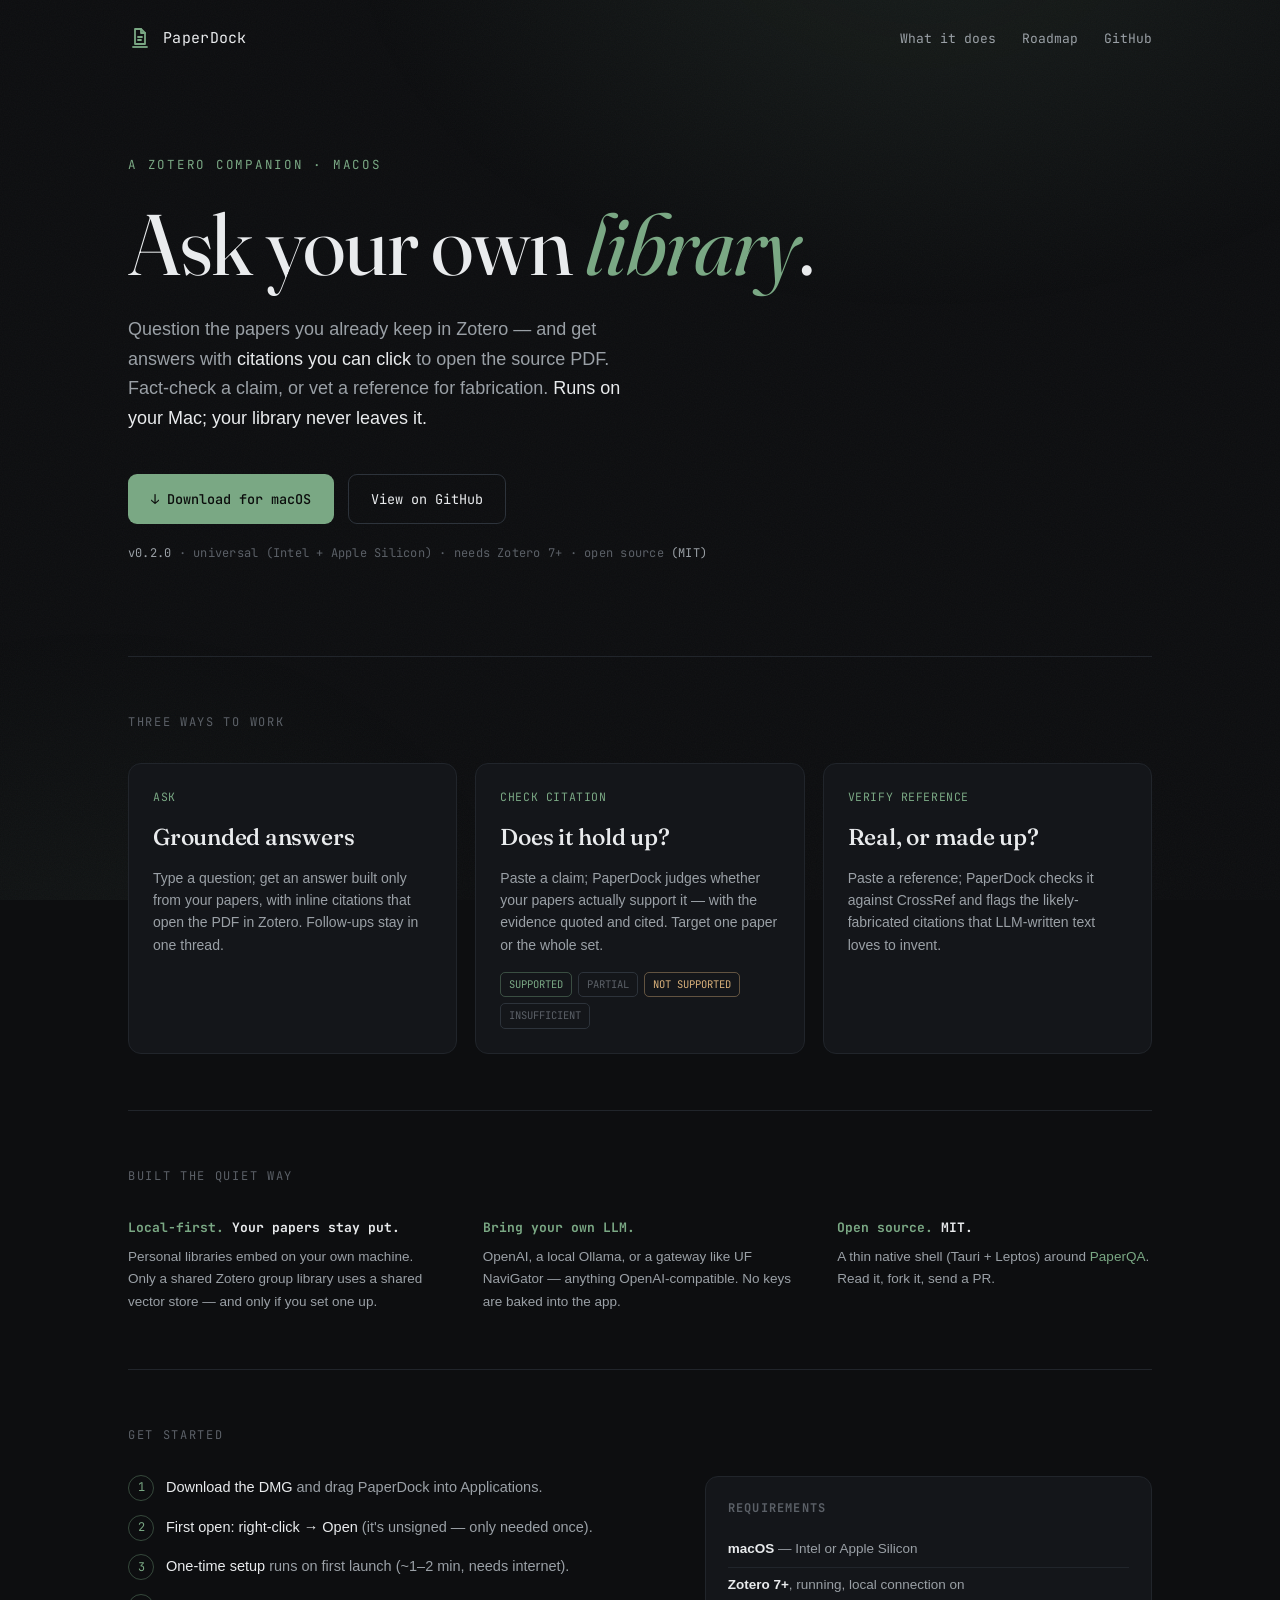
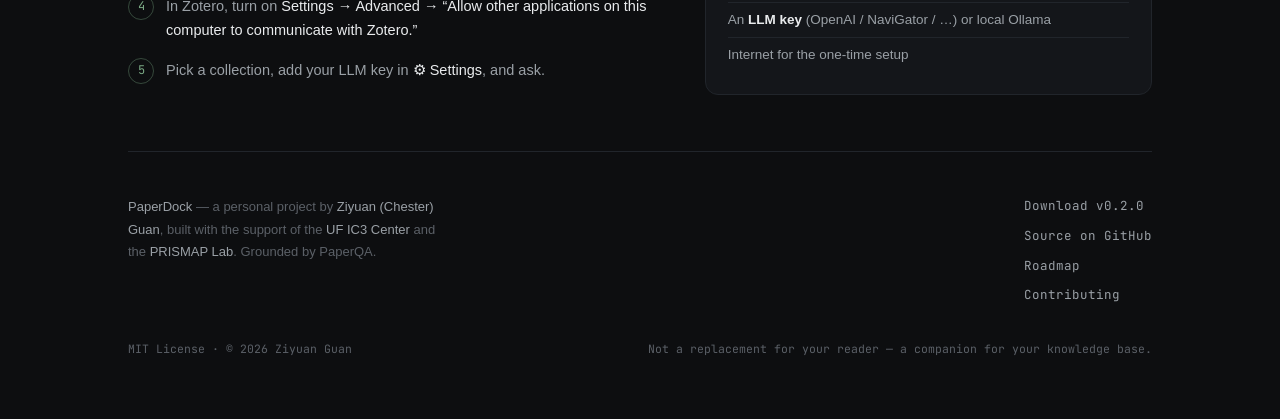
==== docs/index.html @ 25bde691 "feat: GitHub Pages landing page (docs/index.html) Editorial dark landing page — Fraunces + JetBrains" ====
<!doctype html>
<html lang="en">
<head>
<meta charset="utf-8">
<meta name="viewport" content="width=device-width, initial-scale=1">
<title>PaperDock — a Zotero companion</title>
<meta name="description" content="Ask, fact-check, and vet citations against your own Zotero library. Local-first, bring-your-own-LLM, open source (MIT).">
<link rel="preconnect" href="https://fonts.googleapis.com">
<link rel="preconnect" href="https://fonts.gstatic.com" crossorigin>
<link href="https://fonts.googleapis.com/css2?family=Fraunces:opsz,wght@9..144,400;9..144,500;9..144,600&family=JetBrains+Mono:wght@400;500&display=swap" rel="stylesheet">
<style>
  :root{
    --bg:#0d0e10; --raised:#14161a; --line:#21252b; --line-hi:#2d333b;
    --text:#e9ebed; --dim:#9aa0a6; --faint:#5b6067;
    --accent:#7aa884; --accent-soft:rgba(122,168,132,.13); --accent-line:rgba(122,168,132,.38);
    --warn:#d8b07a;
    --serif:"Fraunces",Georgia,serif; --mono:"JetBrains Mono",ui-monospace,Menlo,monospace;
    --sans:-apple-system,"SF Pro Text","Helvetica Neue",Arial,sans-serif;
  }
  *{box-sizing:border-box;margin:0;padding:0}
  html{scroll-behavior:smooth}
  body{
    background:var(--bg); color:var(--text); font-family:var(--sans);
    line-height:1.65; -webkit-font-smoothing:antialiased; overflow-x:hidden;
  }
  /* atmosphere: soft accent glow + fine grain */
  body::before{
    content:""; position:fixed; inset:0; z-index:-2; pointer-events:none;
    background:
      radial-gradient(60rem 40rem at 72% -8%, rgba(122,168,132,.10), transparent 60%),
      radial-gradient(50rem 40rem at 8% 108%, rgba(122,168,132,.05), transparent 55%);
  }
  body::after{
    content:""; position:fixed; inset:0; z-index:-1; pointer-events:none; opacity:.035;
    background-image:url("data:image/svg+xml,%3Csvg xmlns='http://www.w3.org/2000/svg' width='140' height='140'%3E%3Cfilter id='n'%3E%3CfeTurbulence type='fractalNoise' baseFrequency='.85' numOctaves='2'/%3E%3C/filter%3E%3Crect width='100%25' height='100%25' filter='url(%23n)'/%3E%3C/svg%3E");
  }
  a{color:inherit;text-decoration:none}
  .wrap{max-width:1080px;margin:0 auto;padding:0 28px}

  /* ---- nav ---- */
  nav{display:flex;align-items:center;justify-content:space-between;padding:26px 0}
  .brand{display:flex;align-items:center;gap:11px;font-family:var(--mono);font-size:15px;letter-spacing:.02em}
  .logo{width:24px;height:24px;color:var(--accent)}
  .logo .dock{color:var(--accent);opacity:.9}
  .nav-links{display:flex;gap:26px;font-family:var(--mono);font-size:13px;color:var(--dim)}
  .nav-links a{transition:color .18s} .nav-links a:hover{color:var(--text)}

  /* ---- hero ---- */
  .hero{padding:78px 0 92px;position:relative}
  .eyebrow{font-family:var(--mono);font-size:12.5px;letter-spacing:.14em;text-transform:uppercase;color:var(--accent);margin-bottom:26px}
  h1{font-family:var(--serif);font-weight:400;font-size:clamp(44px,7.4vw,86px);line-height:1.02;letter-spacing:-.015em;max-width:14ch}
  h1 em{font-style:italic;color:var(--accent)}
  .lede{margin-top:26px;max-width:52ch;font-size:18px;color:var(--dim)}
  .lede b{color:var(--text);font-weight:500}
  .cta{margin-top:40px;display:flex;flex-wrap:wrap;gap:14px;align-items:center}
  .btn{font-family:var(--mono);font-size:13.5px;padding:13px 22px;border-radius:9px;border:1px solid transparent;transition:transform .16s,background .18s,border-color .18s;display:inline-flex;gap:9px;align-items:center}
  .btn:hover{transform:translateY(-2px)}
  .btn-primary{background:var(--accent);color:#0b0d0c;font-weight:500}
  .btn-primary:hover{background:#8bb894}
  .btn-ghost{border-color:var(--line-hi);color:var(--text)}
  .btn-ghost:hover{border-color:var(--accent-line);background:var(--accent-soft)}
  .meta{margin-top:20px;font-family:var(--mono);font-size:12px;color:var(--faint);letter-spacing:.02em}
  .meta span{color:var(--dim)}

  /* staggered load */
  .rise{opacity:0;transform:translateY(14px);animation:rise .7s cubic-bezier(.2,.7,.2,1) forwards}
  @keyframes rise{to{opacity:1;transform:none}}
  .d1{animation-delay:.05s}.d2{animation-delay:.14s}.d3{animation-delay:.23s}.d4{animation-delay:.32s}.d5{animation-delay:.41s}
  @media (prefers-reduced-motion:reduce){.rise{animation:none;opacity:1;transform:none}}

  /* ---- section frame ---- */
  section{padding:56px 0;border-top:1px solid var(--line)}
  .sec-label{font-family:var(--mono);font-size:12px;letter-spacing:.14em;text-transform:uppercase;color:var(--faint);margin-bottom:30px}

  /* ---- modes ---- */
  .modes{display:grid;grid-template-columns:repeat(3,1fr);gap:18px}
  .mode{background:var(--raised);border:1px solid var(--line);border-radius:13px;padding:24px;transition:border-color .2s,transform .2s}
  .mode:hover{border-color:var(--accent-line);transform:translateY(-3px)}
  .mode .tag{font-family:var(--mono);font-size:11.5px;color:var(--accent);letter-spacing:.05em}
  .mode h3{font-family:var(--serif);font-weight:500;font-size:23px;margin:12px 0 10px;letter-spacing:-.01em}
  .mode p{font-size:14px;color:var(--dim);line-height:1.6}
  .verdicts{margin-top:16px;display:flex;flex-wrap:wrap;gap:6px}
  .chip{font-family:var(--mono);font-size:10.5px;padding:3px 8px;border-radius:5px;border:1px solid var(--line-hi);color:var(--faint)}
  .chip.ok{color:var(--accent);border-color:var(--accent-line)}
  .chip.warn{color:var(--warn);border-color:rgba(216,176,122,.4)}

  /* ---- principles ---- */
  .prin{display:grid;grid-template-columns:repeat(3,1fr);gap:40px}
  .prin div h4{font-family:var(--mono);font-size:13px;color:var(--text);margin-bottom:8px}
  .prin div p{font-size:13.5px;color:var(--dim)}
  .prin .k{color:var(--accent)}

  /* ---- install ---- */
  .install{display:grid;grid-template-columns:1.2fr 1fr;gap:40px;align-items:start}
  .steps{counter-reset:s;list-style:none;display:flex;flex-direction:column;gap:16px}
  .steps li{position:relative;padding-left:38px;font-size:14.5px;color:var(--dim)}
  .steps li b{color:var(--text);font-weight:500}
  .steps li::before{counter-increment:s;content:counter(s);position:absolute;left:0;top:-1px;width:24px;height:24px;border-radius:50%;border:1px solid var(--accent-line);color:var(--accent);font-family:var(--mono);font-size:12px;display:grid;place-items:center}
  .req{background:var(--raised);border:1px solid var(--line);border-radius:13px;padding:22px;font-size:13.5px;color:var(--dim)}
  .req h4{font-family:var(--mono);font-size:12px;letter-spacing:.1em;text-transform:uppercase;color:var(--faint);margin-bottom:14px}
  .req li{list-style:none;padding:6px 0;border-bottom:1px solid var(--line)}
  .req li:last-child{border:0} .req b{color:var(--text)}

  /* ---- footer ---- */
  footer{border-top:1px solid var(--line);padding:44px 0 60px;color:var(--faint);font-size:13px}
  .foot-grid{display:flex;justify-content:space-between;flex-wrap:wrap;gap:24px}
  .credit{max-width:44ch;line-height:1.7}
  .credit b{color:var(--dim);font-weight:500}
  .foot-links{display:flex;flex-direction:column;gap:9px;font-family:var(--mono);font-size:12.5px}
  .foot-links a{color:var(--dim);transition:color .18s}.foot-links a:hover{color:var(--accent)}
  .foot-bot{margin-top:34px;font-family:var(--mono);font-size:11.5px;display:flex;justify-content:space-between;flex-wrap:wrap;gap:10px}

  @media (max-width:760px){
    .modes,.prin{grid-template-columns:1fr}
    .install{grid-template-columns:1fr}
    .nav-links{display:none}
  }
</style>
</head>
<body>
<div class="wrap">

  <nav>
    <a class="brand" href="#top">
      <svg class="logo" viewBox="0 0 24 24" fill="none" stroke="currentColor" stroke-width="1.8" stroke-linecap="round" stroke-linejoin="round" aria-hidden="true">
        <path d="M7 3h6l4 4v11H7z"/><path d="M13 3v4h4"/>
        <line x1="10" y1="11" x2="14" y2="11"/><line x1="10" y1="14" x2="13" y2="14"/>
        <line class="dock" x1="5" y1="21" x2="19" y2="21"/>
      </svg>
      PaperDock
    </a>
    <div class="nav-links">
      <a href="#modes">What it does</a>
      <a href="https://github.com/Chesterguan/PaperDock/blob/main/ROADMAP.md">Roadmap</a>
      <a href="https://github.com/Chesterguan/PaperDock">GitHub</a>
    </div>
  </nav>

  <header class="hero" id="top">
    <div class="eyebrow rise d1">A Zotero companion · macOS</div>
    <h1 class="rise d2">Ask your own <em>library</em>.</h1>
    <p class="lede rise d3">
      Question the papers you already keep in Zotero — and get answers with
      <b>citations you can click</b> to open the source PDF. Fact-check a claim,
      or vet a reference for fabrication. <b>Runs on your Mac; your library never
      leaves it.</b>
    </p>
    <div class="cta rise d4">
      <a class="btn btn-primary" href="https://github.com/Chesterguan/PaperDock/releases/download/v0.2.0/PaperDock_0.2.0_universal.dmg">
        ↓ Download for macOS
      </a>
      <a class="btn btn-ghost" href="https://github.com/Chesterguan/PaperDock">View on GitHub</a>
    </div>
    <div class="meta rise d5">
      <span>v0.2.0</span> · universal (Intel + Apple&nbsp;Silicon) · needs Zotero&nbsp;7+ · open source <span>(MIT)</span>
    </div>
  </header>

  <section id="modes">
    <div class="sec-label">Three ways to work</div>
    <div class="modes">
      <div class="mode">
        <div class="tag">ASK</div>
        <h3>Grounded answers</h3>
        <p>Type a question; get an answer built only from your papers, with inline
           citations that open the PDF in Zotero. Follow-ups stay in one thread.</p>
      </div>
      <div class="mode">
        <div class="tag">CHECK CITATION</div>
        <h3>Does it hold up?</h3>
        <p>Paste a claim; PaperDock judges whether your papers actually support it —
           with the evidence quoted and cited. Target one paper or the whole set.</p>
        <div class="verdicts">
          <span class="chip ok">SUPPORTED</span>
          <span class="chip">PARTIAL</span>
          <span class="chip warn">NOT SUPPORTED</span>
          <span class="chip">INSUFFICIENT</span>
        </div>
      </div>
      <div class="mode">
        <div class="tag">VERIFY REFERENCE</div>
        <h3>Real, or made up?</h3>
        <p>Paste a reference; PaperDock checks it against CrossRef and flags the
           likely-fabricated citations that LLM-written text loves to invent.</p>
      </div>
    </div>
  </section>

  <section>
    <div class="sec-label">Built the quiet way</div>
    <div class="prin">
      <div>
        <h4><span class="k">Local-first.</span> Your papers stay put.</h4>
        <p>Personal libraries embed on your own machine. Only a shared Zotero group
           library uses a shared vector store — and only if you set one up.</p>
      </div>
      <div>
        <h4><span class="k">Bring your own LLM.</span></h4>
        <p>OpenAI, a local Ollama, or a gateway like UF NaviGator — anything
           OpenAI-compatible. No keys are baked into the app.</p>
      </div>
      <div>
        <h4><span class="k">Open source.</span> MIT.</h4>
        <p>A thin native shell (Tauri + Leptos) around
           <a href="https://github.com/Future-House/paper-qa" style="color:var(--accent)">PaperQA</a>.
           Read it, fork it, send a PR.</p>
      </div>
    </div>
  </section>

  <section>
    <div class="sec-label">Get started</div>
    <div class="install">
      <ol class="steps">
        <li><b>Download the DMG</b> and drag PaperDock into Applications.</li>
        <li><b>First open: right-click → Open</b> (it's unsigned — only needed once).</li>
        <li><b>One-time setup</b> runs on first launch (~1–2 min, needs internet).</li>
        <li>In Zotero, turn on <b>Settings → Advanced → “Allow other applications
            on this computer to communicate with Zotero.”</b></li>
        <li>Pick a collection, add your LLM key in <b>⚙ Settings</b>, and ask.</li>
      </ol>
      <div class="req">
        <h4>Requirements</h4>
        <ul>
          <li><b>macOS</b> — Intel or Apple Silicon</li>
          <li><b>Zotero 7+</b>, running, local connection on</li>
          <li>An <b>LLM key</b> (OpenAI / NaviGator / …) or local Ollama</li>
          <li>Internet for the one-time setup</li>
        </ul>
      </div>
    </div>
  </section>

  <footer>
    <div class="foot-grid">
      <p class="credit">
        <b>PaperDock</b> — a personal project by <b>Ziyuan (Chester) Guan</b>,
        built with the support of the <b>UF IC3 Center</b> and the
        <b>PRISMAP Lab</b>. Grounded by PaperQA.
      </p>
      <div class="foot-links">
        <a href="https://github.com/Chesterguan/PaperDock/releases/download/v0.2.0/PaperDock_0.2.0_universal.dmg">Download v0.2.0</a>
        <a href="https://github.com/Chesterguan/PaperDock">Source on GitHub</a>
        <a href="https://github.com/Chesterguan/PaperDock/blob/main/ROADMAP.md">Roadmap</a>
        <a href="https://github.com/Chesterguan/PaperDock/blob/main/CONTRIBUTING.md">Contributing</a>
      </div>
    </div>
    <div class="foot-bot">
      <span>MIT License · © 2026 Ziyuan Guan</span>
      <span>Not a replacement for your reader — a companion for your knowledge base.</span>
    </div>
  </footer>

</div>
</body>
</html>
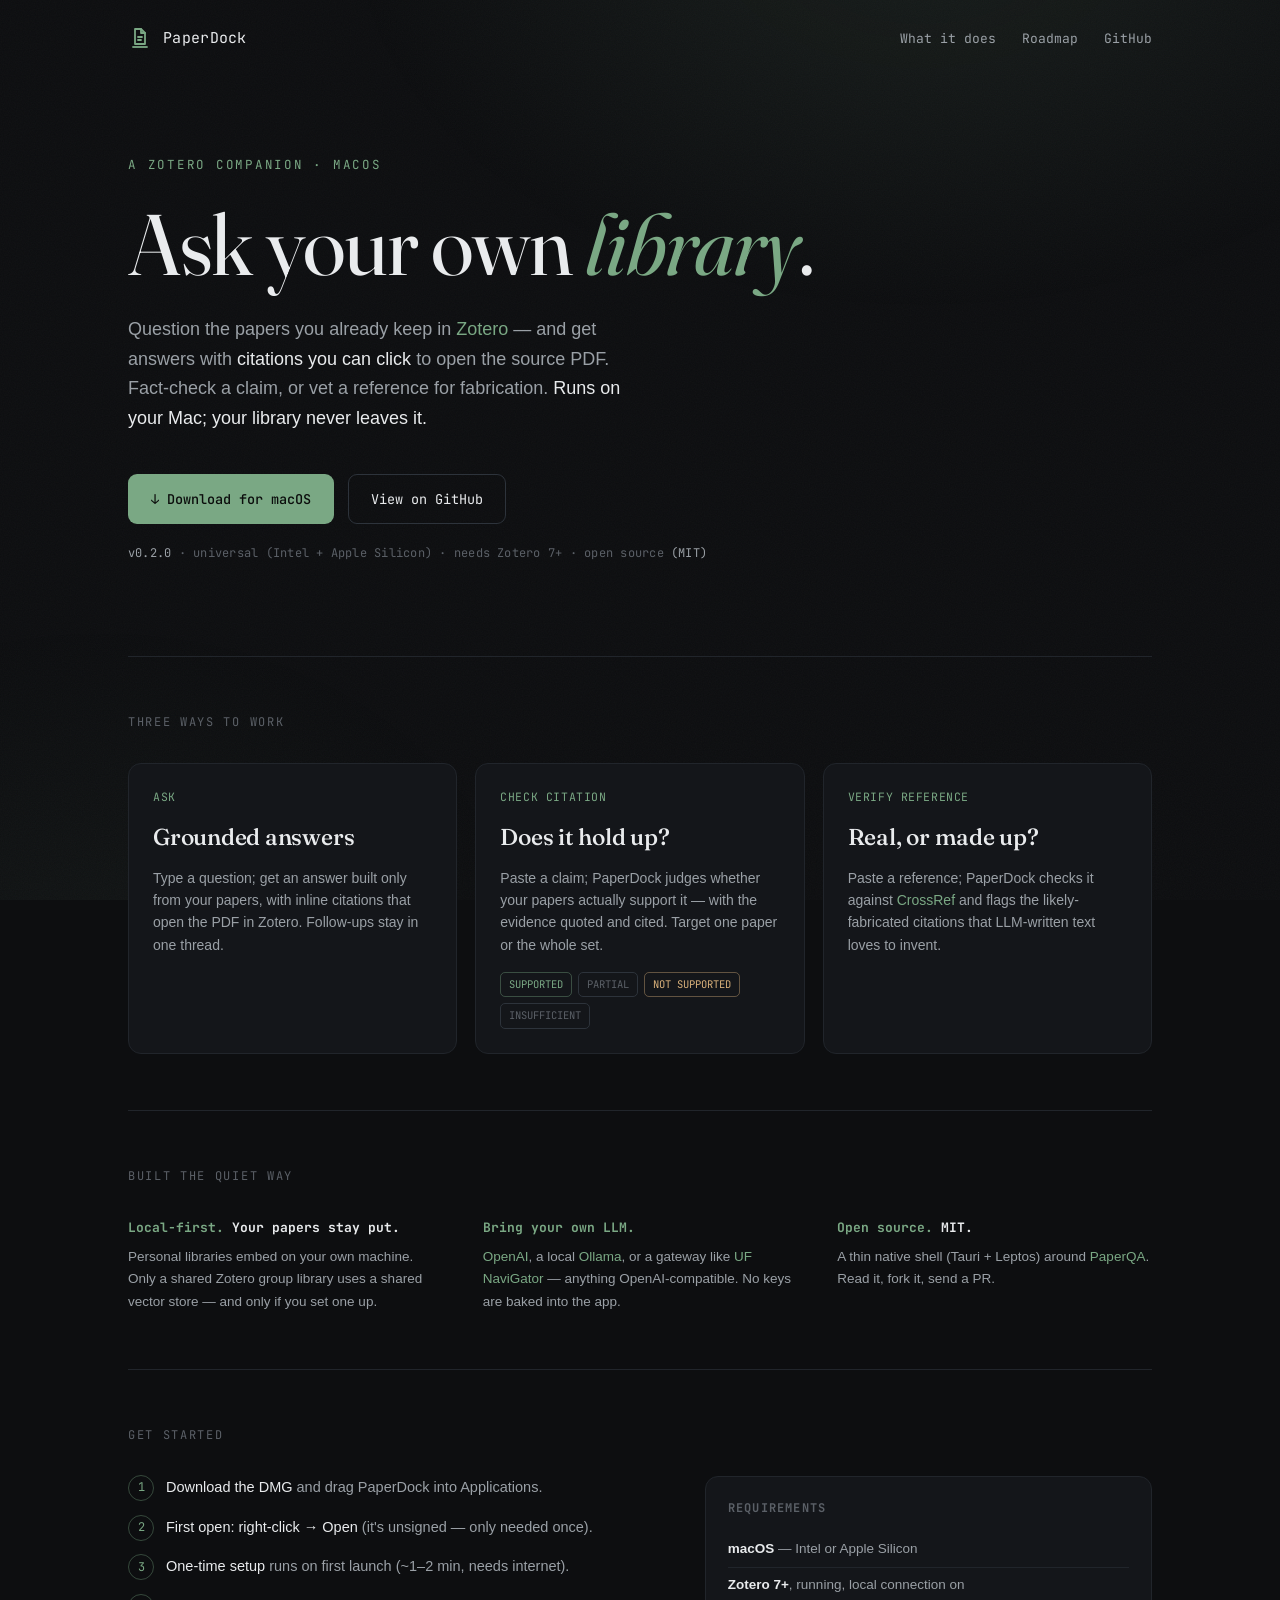
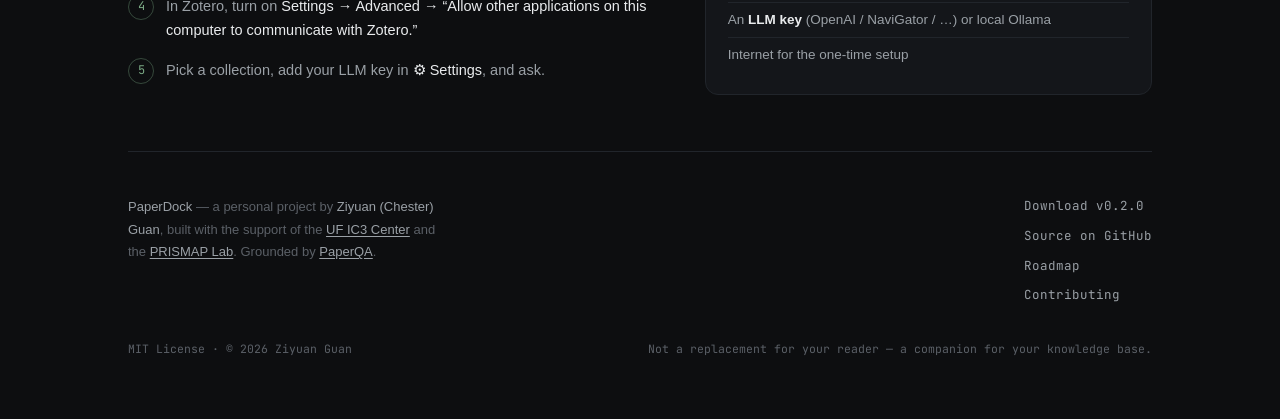
==== commit 0765d8a2: "docs: hyperlink named entities (Zotero, PaperQA, NaviGator, CrossRef, IC3, PRISMAP) Co-Authored-By: " ====
--- a/docs/index.html
+++ b/docs/index.html
@@ -140,7 +140,7 @@
     <div class="eyebrow rise d1">A Zotero companion · macOS</div>
     <h1 class="rise d2">Ask your own <em>library</em>.</h1>
     <p class="lede rise d3">
-      Question the papers you already keep in Zotero — and get answers with
+      Question the papers you already keep in <a href="https://www.zotero.org" style="color:var(--accent)">Zotero</a> — and get answers with
       <b>citations you can click</b> to open the source PDF. Fact-check a claim,
       or vet a reference for fabrication. <b>Runs on your Mac; your library never
       leaves it.</b>
@@ -180,8 +180,9 @@
       <div class="mode">
         <div class="tag">VERIFY REFERENCE</div>
         <h3>Real, or made up?</h3>
-        <p>Paste a reference; PaperDock checks it against CrossRef and flags the
-           likely-fabricated citations that LLM-written text loves to invent.</p>
+        <p>Paste a reference; PaperDock checks it against
+           <a href="https://www.crossref.org" style="color:var(--accent)">CrossRef</a>
+           and flags the likely-fabricated citations that LLM-written text loves to invent.</p>
       </div>
     </div>
   </section>
@@ -196,8 +197,10 @@
       </div>
       <div>
         <h4><span class="k">Bring your own LLM.</span></h4>
-        <p>OpenAI, a local Ollama, or a gateway like UF NaviGator — anything
-           OpenAI-compatible. No keys are baked into the app.</p>
+        <p><a href="https://openai.com" style="color:var(--accent)">OpenAI</a>, a local
+           <a href="https://ollama.com" style="color:var(--accent)">Ollama</a>, or a gateway like
+           <a href="https://it.ufl.edu/ai/navigator-toolkit/" style="color:var(--accent)">UF NaviGator</a>
+           — anything OpenAI-compatible. No keys are baked into the app.</p>
       </div>
       <div>
         <h4><span class="k">Open source.</span> MIT.</h4>
@@ -235,8 +238,12 @@
     <div class="foot-grid">
       <p class="credit">
         <b>PaperDock</b> — a personal project by <b>Ziyuan (Chester) Guan</b>,
-        built with the support of the <b>UF IC3 Center</b> and the
-        <b>PRISMAP Lab</b>. Grounded by PaperQA.
+        built with the support of the
+        <a href="https://ic3.center.ufl.edu/" style="color:var(--dim);text-decoration:underline;text-underline-offset:2px"><b>UF IC3 Center</b></a>
+        and the
+        <a href="https://github.com/Prisma-pResearch" style="color:var(--dim);text-decoration:underline;text-underline-offset:2px"><b>PRISMAP Lab</b></a>.
+        Grounded by
+        <a href="https://github.com/Future-House/paper-qa" style="color:var(--dim);text-decoration:underline;text-underline-offset:2px">PaperQA</a>.
       </p>
       <div class="foot-links">
         <a href="https://github.com/Chesterguan/PaperDock/releases/download/v0.2.0/PaperDock_0.2.0_universal.dmg">Download v0.2.0</a>
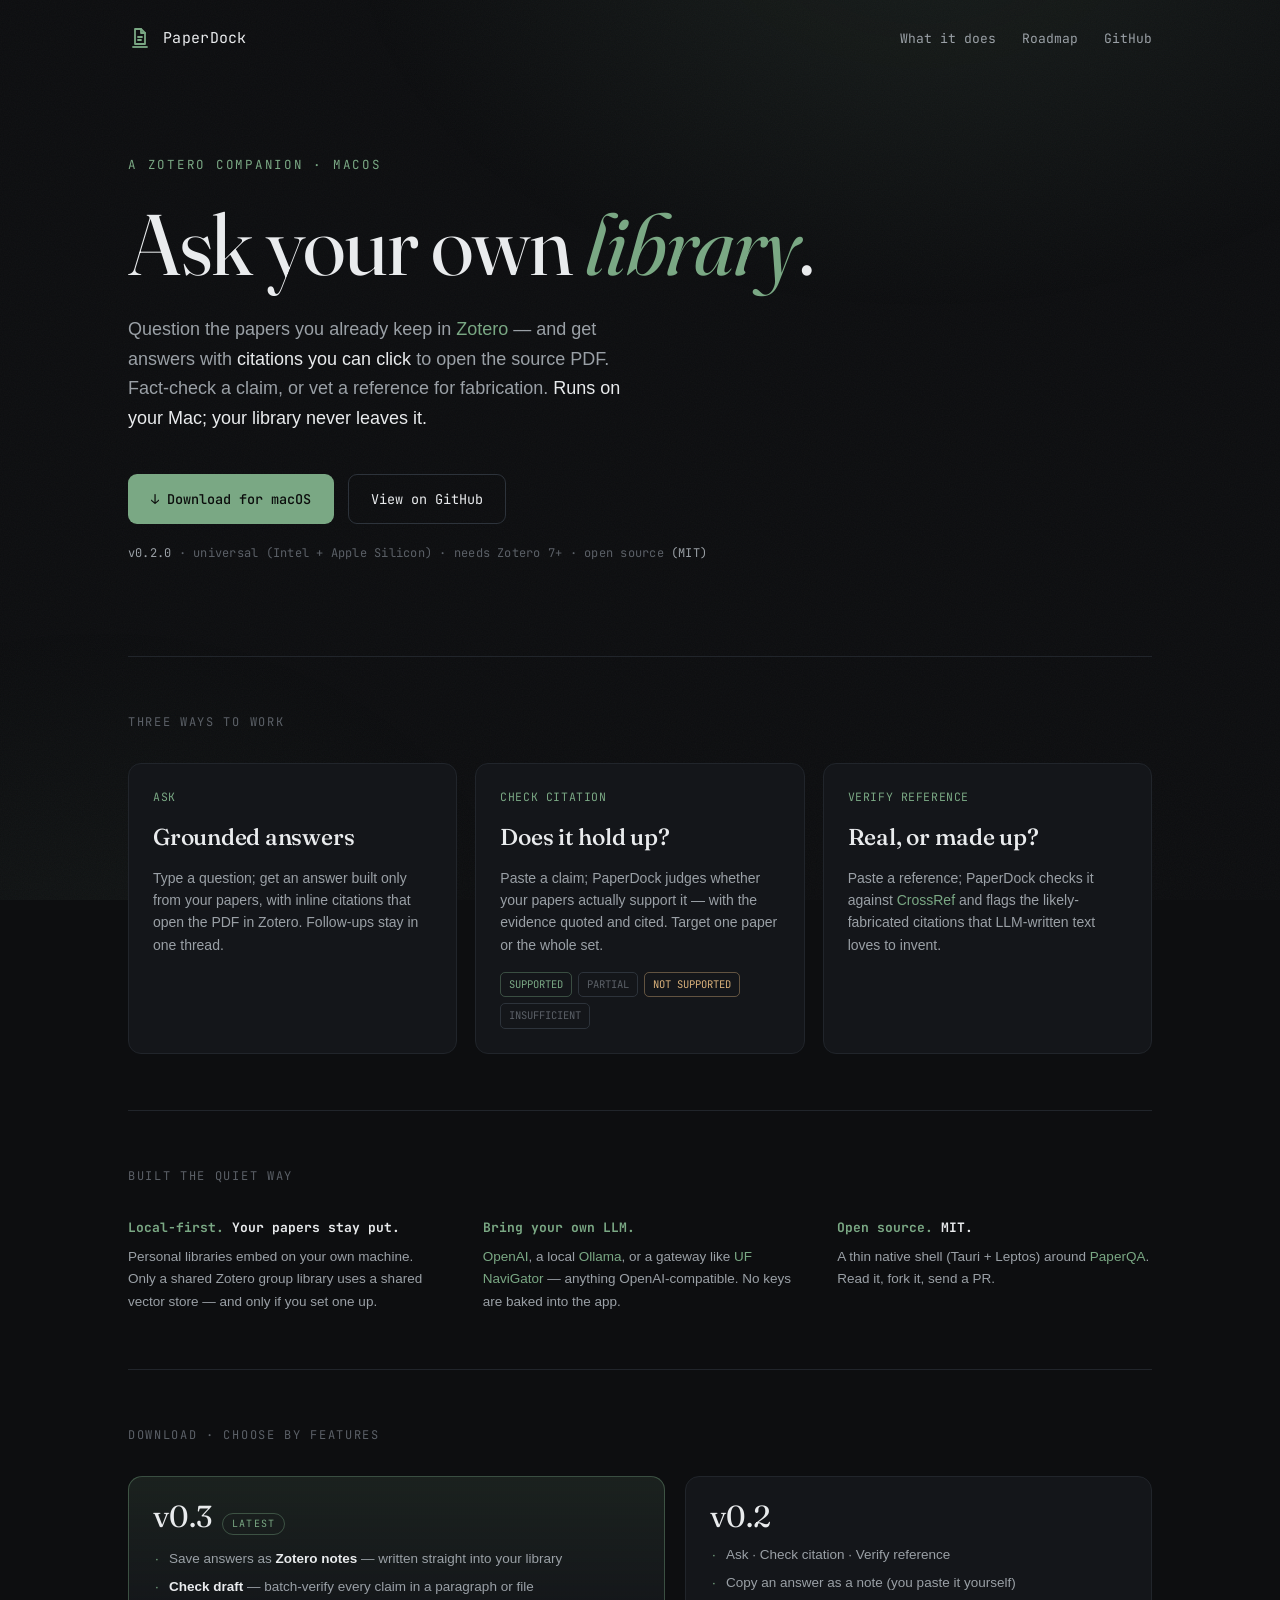
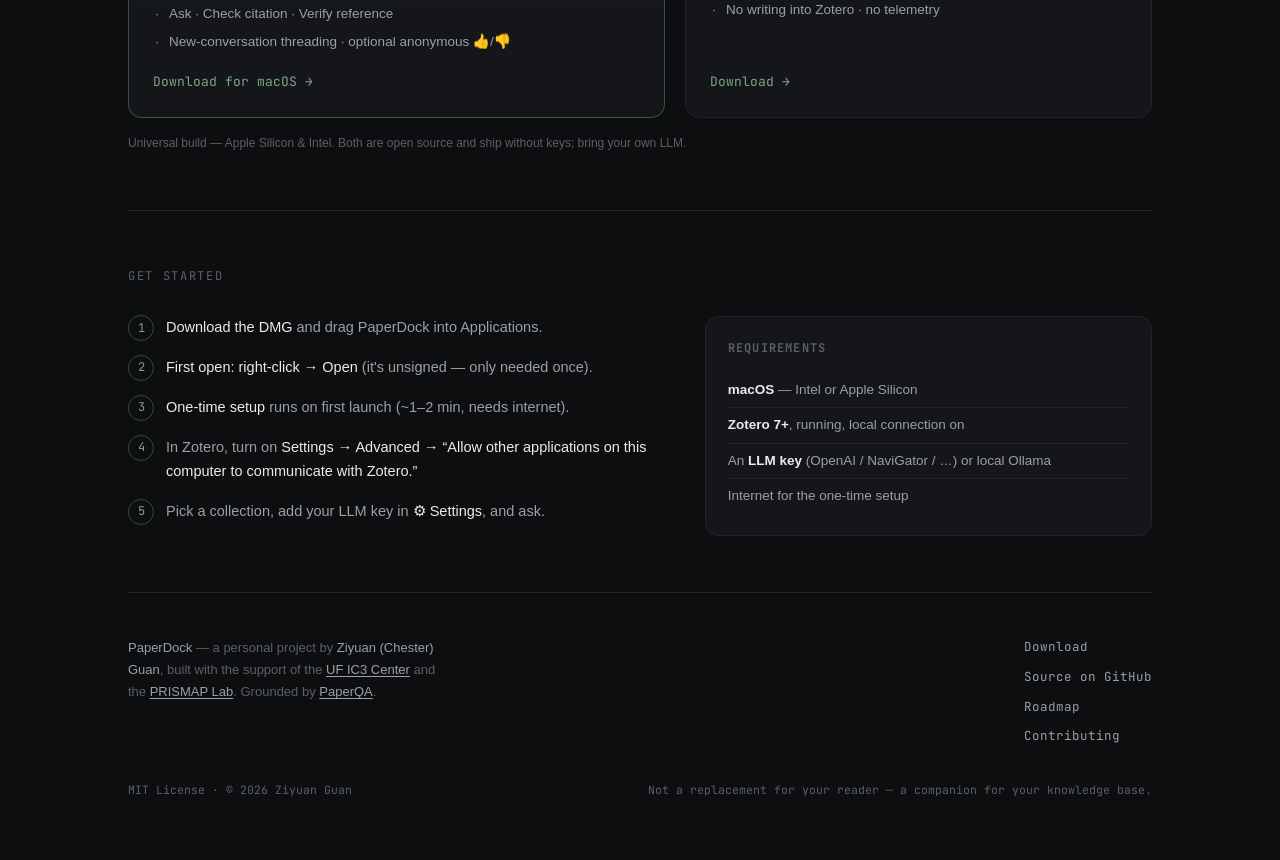
==== commit d45dcd6f: "docs: version picker (v0.3 / v0.2) by features on the landing page Co-Authored-By: Claude Opus 4.8 (" ====
--- a/docs/index.html
+++ b/docs/index.html
@@ -110,9 +110,22 @@
   .foot-links a{color:var(--dim);transition:color .18s}.foot-links a:hover{color:var(--accent)}
   .foot-bot{margin-top:34px;font-family:var(--mono);font-size:11.5px;display:flex;justify-content:space-between;flex-wrap:wrap;gap:10px}
 
+  .downloads{display:grid;grid-template-columns:1.15fr 1fr;gap:20px;align-items:stretch}
+  .dl{display:flex;flex-direction:column;padding:24px;border:1px solid var(--line);border-radius:14px;background:var(--raised);text-decoration:none;transition:border-color .18s,transform .18s}
+  .dl:hover{border-color:var(--line-hi);transform:translateY(-2px)}
+  .dl-primary{border-color:var(--accent-line);background:linear-gradient(180deg,var(--accent-soft),var(--raised) 60%)}
+  .dl-primary:hover{border-color:var(--accent)}
+  .dl-head{display:flex;align-items:baseline;gap:10px;margin-bottom:14px}
+  .dl-v{font-family:var(--serif);font-size:1.9rem;color:var(--text);line-height:1}
+  .dl-tag{font-family:var(--mono);font-size:10px;letter-spacing:.12em;text-transform:uppercase;color:var(--accent);border:1px solid var(--accent-line);border-radius:20px;padding:2px 9px}
+  .dl-feat{list-style:none;padding:0;margin:0 0 20px;display:grid;gap:8px;font-size:13.5px;color:var(--dim);line-height:1.45}
+  .dl-feat li{padding-left:16px;position:relative}
+  .dl-feat li::before{content:"·";position:absolute;left:2px;color:var(--accent)}
+  .dl-feat b{color:var(--text);font-weight:600}
+  .dl-cta{margin-top:auto;font-family:var(--mono);font-size:13px;color:var(--accent)}
   @media (max-width:760px){
     .modes,.prin{grid-template-columns:1fr}
-    .install{grid-template-columns:1fr}
+    .install,.downloads{grid-template-columns:1fr}
     .nav-links{display:none}
   }
 </style>
@@ -209,6 +222,35 @@
            Read it, fork it, send a PR.</p>
       </div>
     </div>
+  </section>
+
+  <section id="download">
+    <div class="sec-label">Download · choose by features</div>
+    <div class="downloads">
+      <a class="dl dl-primary" href="https://github.com/Chesterguan/PaperDock/releases/download/v0.3.0/PaperDock_0.3.0_universal.dmg">
+        <div class="dl-head"><span class="dl-v">v0.3</span><span class="dl-tag">latest</span></div>
+        <ul class="dl-feat">
+          <li>Save answers as <b>Zotero notes</b> — written straight into your library</li>
+          <li><b>Check draft</b> — batch-verify every claim in a paragraph or file</li>
+          <li>Ask · Check citation · Verify reference</li>
+          <li>New-conversation threading · optional anonymous 👍/👎</li>
+        </ul>
+        <span class="dl-cta">Download for macOS →</span>
+      </a>
+      <a class="dl" href="https://github.com/Chesterguan/PaperDock/releases/download/v0.2.0/PaperDock_0.2.0_universal.dmg">
+        <div class="dl-head"><span class="dl-v">v0.2</span></div>
+        <ul class="dl-feat">
+          <li>Ask · Check citation · Verify reference</li>
+          <li>Copy an answer as a note (you paste it yourself)</li>
+          <li>No writing into Zotero · no telemetry</li>
+        </ul>
+        <span class="dl-cta">Download →</span>
+      </a>
+    </div>
+    <p style="color:var(--faint);font-size:12px;margin-top:16px">
+      Universal build — Apple Silicon &amp; Intel. Both are open source and ship
+      without keys; bring your own LLM.
+    </p>
   </section>
 
   <section>
@@ -234,6 +276,34 @@
     </div>
   </section>
 
+  <section id="feedback">
+    <div class="sec-label">What researchers say</div>
+    <p style="color:var(--dim);max-width:60ch;margin:0 0 26px;line-height:1.6">
+      PaperDock can send an anonymous 👍/👎 after each answer — just a rating and
+      your research field, never your papers or questions. Here's the live tally.
+    </p>
+    <div id="fb-stats" style="color:var(--dim)">Loading…</div>
+  </section>
+  <script>
+    (async () => {
+      const el = document.getElementById('fb-stats');
+      try {
+        const r = await fetch('https://paperdock-feedback.chesterfield199512.workers.dev/stats');
+        const d = await r.json();
+        if (!d || !d.total) { el.textContent = 'No feedback yet — be the first.'; return; }
+        const pct = Math.round((d.up / d.total) * 100);
+        const rows = Object.entries(d.byField)
+          .sort((a, b) => (b[1].up + b[1].down) - (a[1].up + a[1].down))
+          .map(([f, v]) => `<li style="display:flex;justify-content:space-between;border-bottom:1px solid var(--line);padding:7px 0"><span style="color:var(--text)">${f.replace(/[<>&]/g,'')}</span><span>${v.up} 👍 · ${v.down} 👎</span></li>`)
+          .join('');
+        el.innerHTML =
+          `<div style="font-family:var(--serif);font-size:2.6rem;color:var(--accent);line-height:1">${pct}% helpful</div>` +
+          `<div style="margin:8px 0 22px">${d.up} 👍 · ${d.down} 👎 · ${d.total} ratings</div>` +
+          `<ul style="list-style:none;padding:0;margin:0;max-width:44ch;font-family:var(--mono);font-size:13px">${rows}</ul>`;
+      } catch (e) { el.parentElement.style.display = 'none'; } // hide the section if unreachable
+    })();
+  </script>
+
   <footer>
     <div class="foot-grid">
       <p class="credit">
@@ -241,12 +311,12 @@
         built with the support of the
         <a href="https://ic3.center.ufl.edu/" style="color:var(--dim);text-decoration:underline;text-underline-offset:2px"><b>UF IC3 Center</b></a>
         and the
-        <a href="https://github.com/Prisma-pResearch" style="color:var(--dim);text-decoration:underline;text-underline-offset:2px"><b>PRISMAP Lab</b></a>.
+        <a href="https://prismap.medicine.ufl.edu/" style="color:var(--dim);text-decoration:underline;text-underline-offset:2px"><b>PRISMAP Lab</b></a>.
         Grounded by
         <a href="https://github.com/Future-House/paper-qa" style="color:var(--dim);text-decoration:underline;text-underline-offset:2px">PaperQA</a>.
       </p>
       <div class="foot-links">
-        <a href="https://github.com/Chesterguan/PaperDock/releases/download/v0.2.0/PaperDock_0.2.0_universal.dmg">Download v0.2.0</a>
+        <a href="#download">Download</a>
         <a href="https://github.com/Chesterguan/PaperDock">Source on GitHub</a>
         <a href="https://github.com/Chesterguan/PaperDock/blob/main/ROADMAP.md">Roadmap</a>
         <a href="https://github.com/Chesterguan/PaperDock/blob/main/CONTRIBUTING.md">Contributing</a>
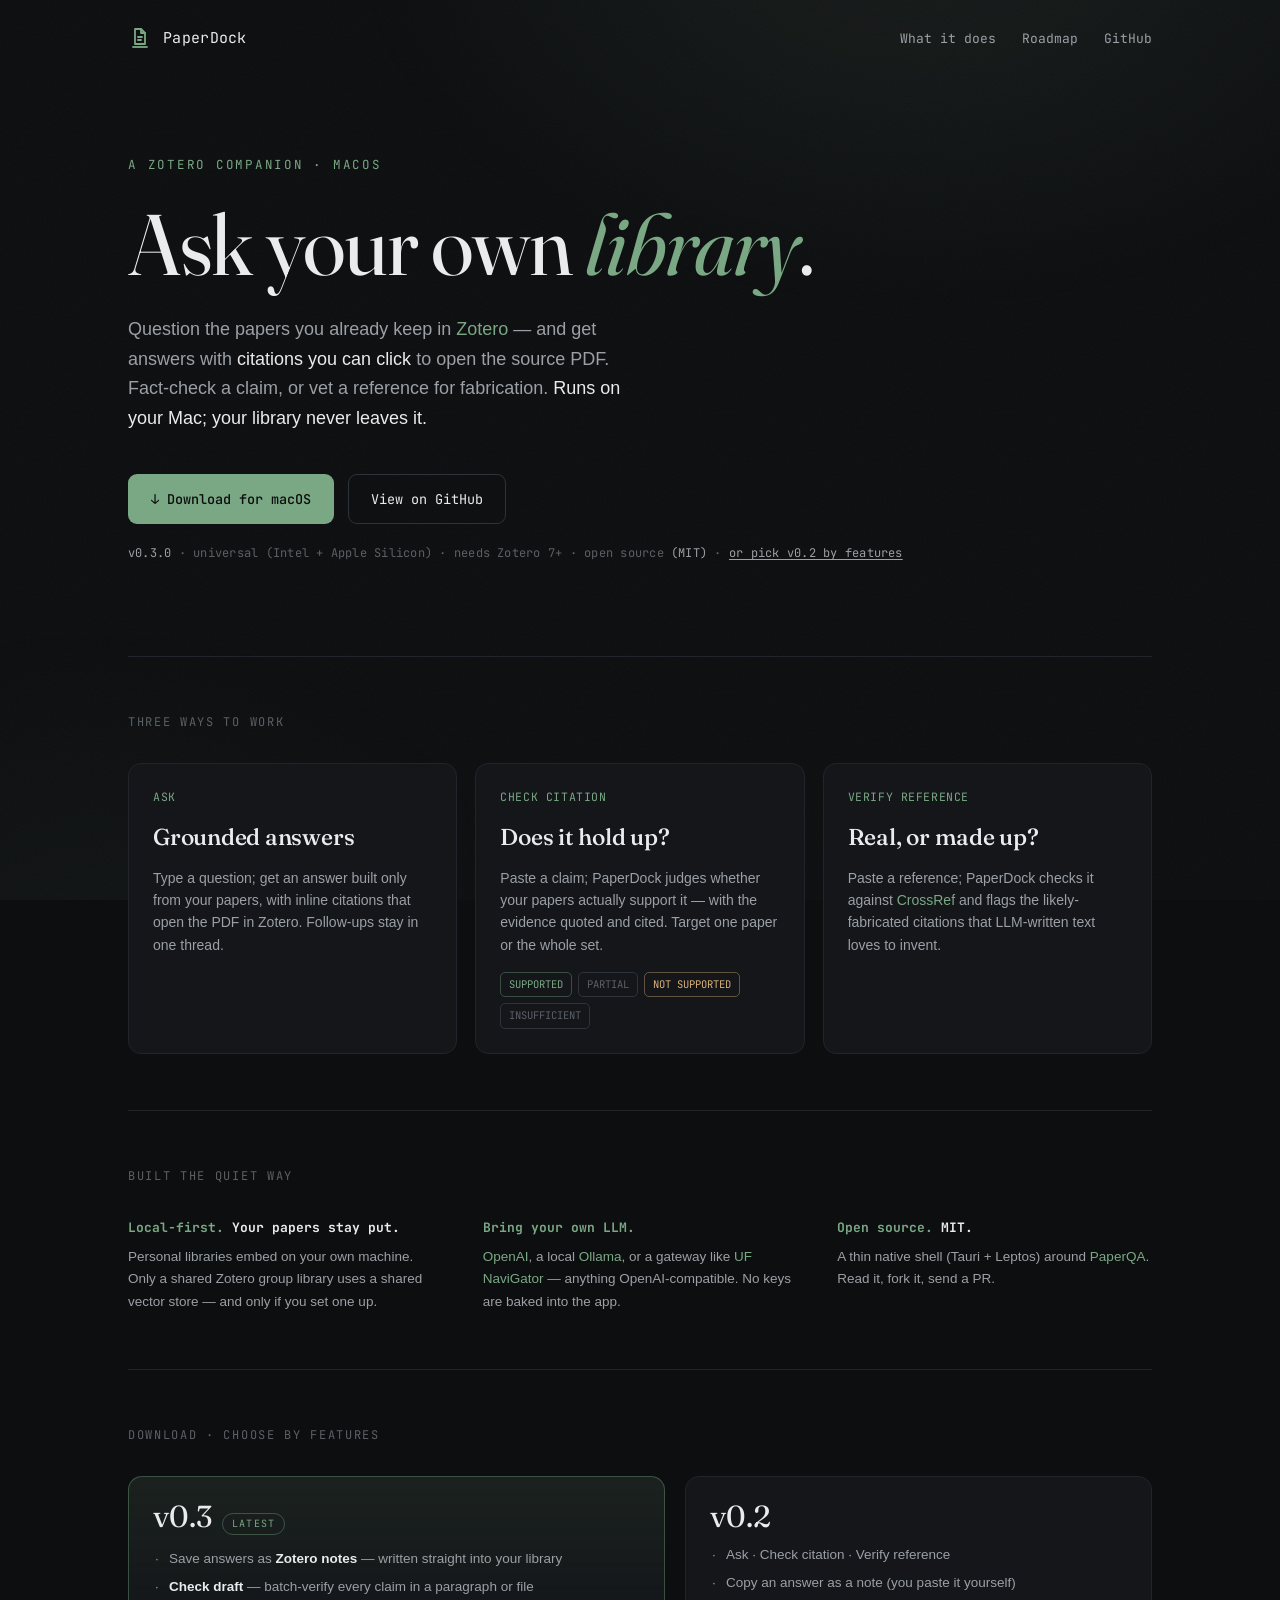
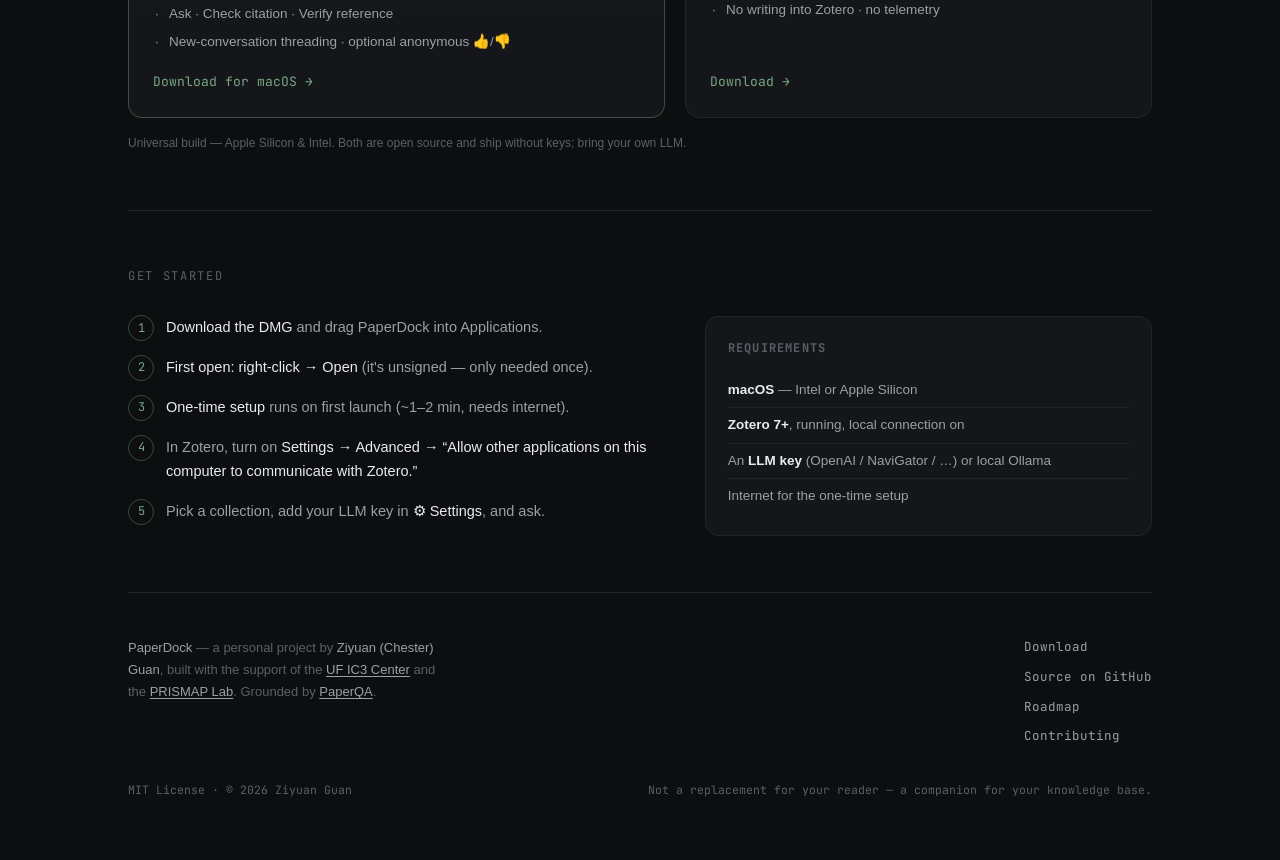
==== commit d815f0bf: "docs: default download button → latest v0.3.0 Co-Authored-By: Claude Opus 4.8 (1M context) <noreply@" ====
--- a/docs/index.html
+++ b/docs/index.html
@@ -159,13 +159,14 @@
       leaves it.</b>
     </p>
     <div class="cta rise d4">
-      <a class="btn btn-primary" href="https://github.com/Chesterguan/PaperDock/releases/download/v0.2.0/PaperDock_0.2.0_universal.dmg">
+      <a class="btn btn-primary" href="https://github.com/Chesterguan/PaperDock/releases/download/v0.3.0/PaperDock_0.3.0_universal.dmg">
         ↓ Download for macOS
       </a>
       <a class="btn btn-ghost" href="https://github.com/Chesterguan/PaperDock">View on GitHub</a>
     </div>
     <div class="meta rise d5">
-      <span>v0.2.0</span> · universal (Intel + Apple&nbsp;Silicon) · needs Zotero&nbsp;7+ · open source <span>(MIT)</span>
+      <span>v0.3.0</span> · universal (Intel + Apple&nbsp;Silicon) · needs Zotero&nbsp;7+ · open source <span>(MIT)</span>
+      · <a href="#download" style="color:var(--dim);text-decoration:underline;text-underline-offset:2px">or pick v0.2 by features</a>
     </div>
   </header>
 
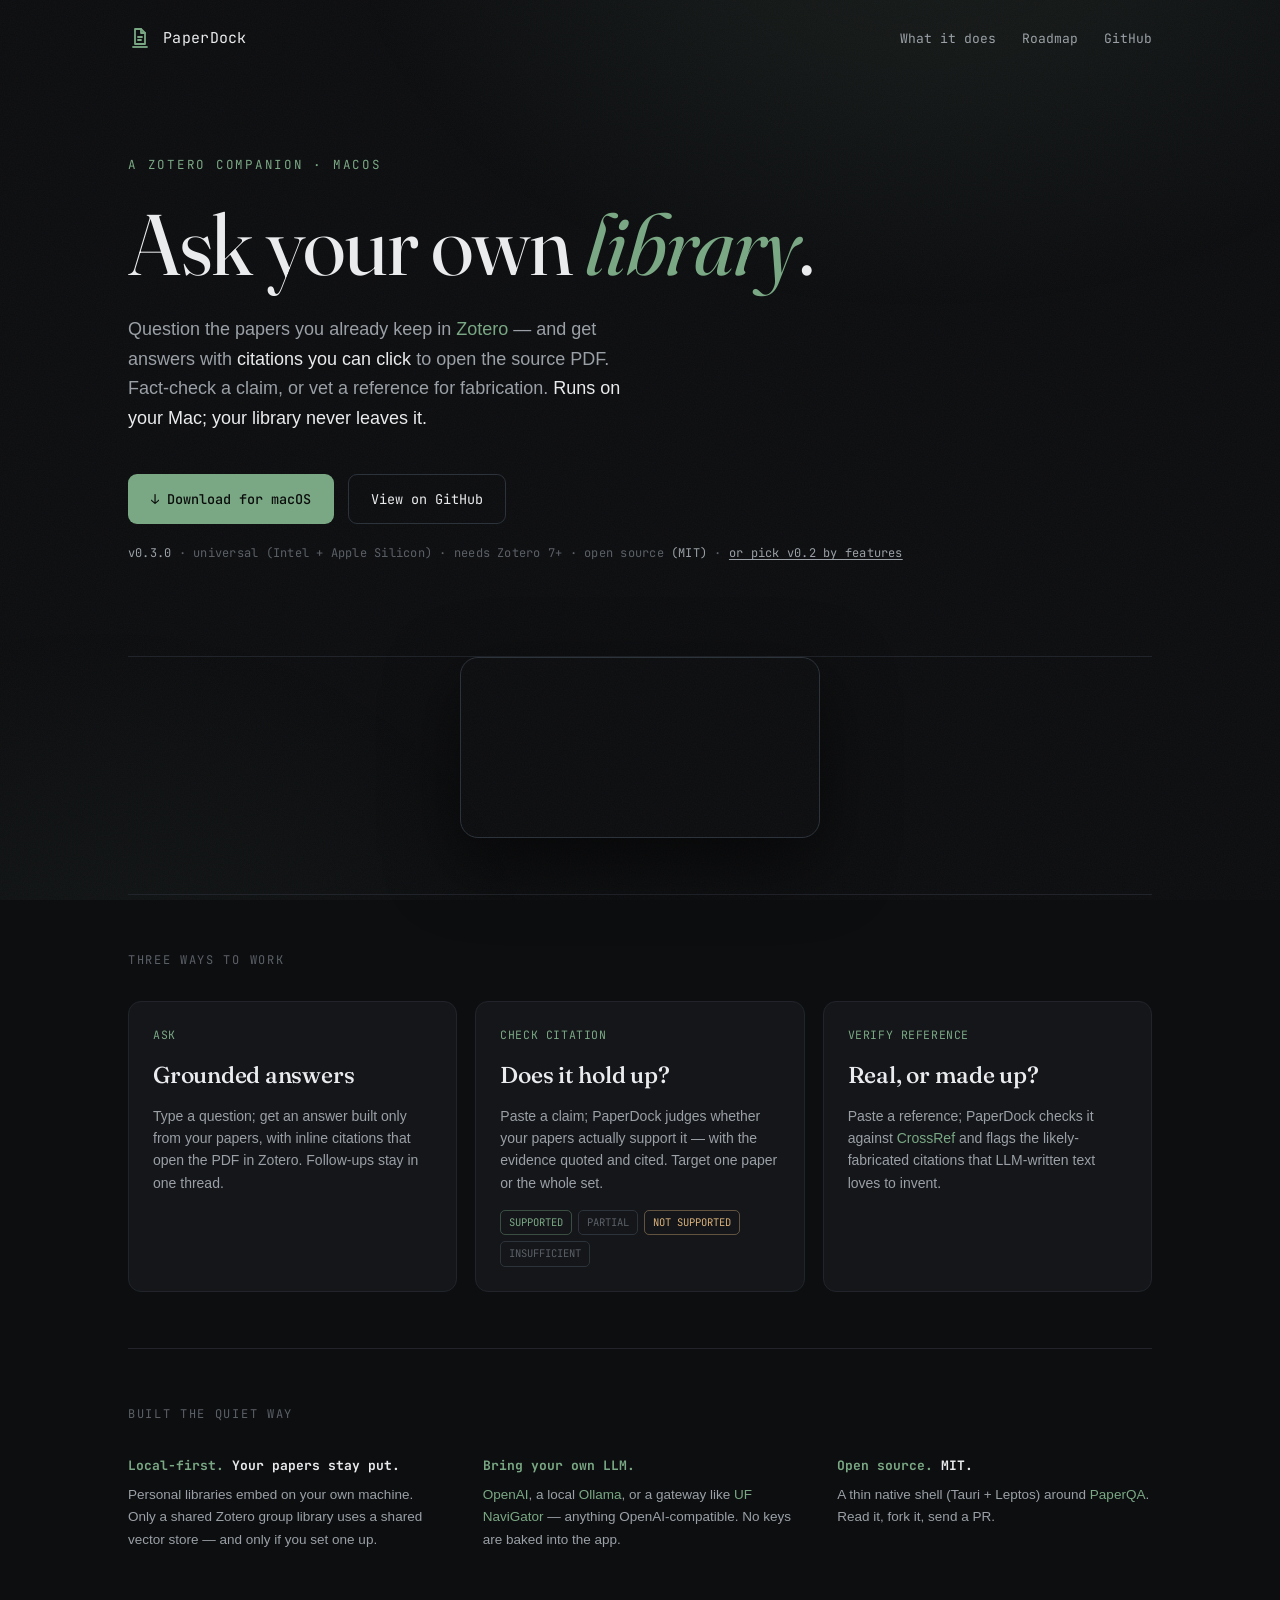
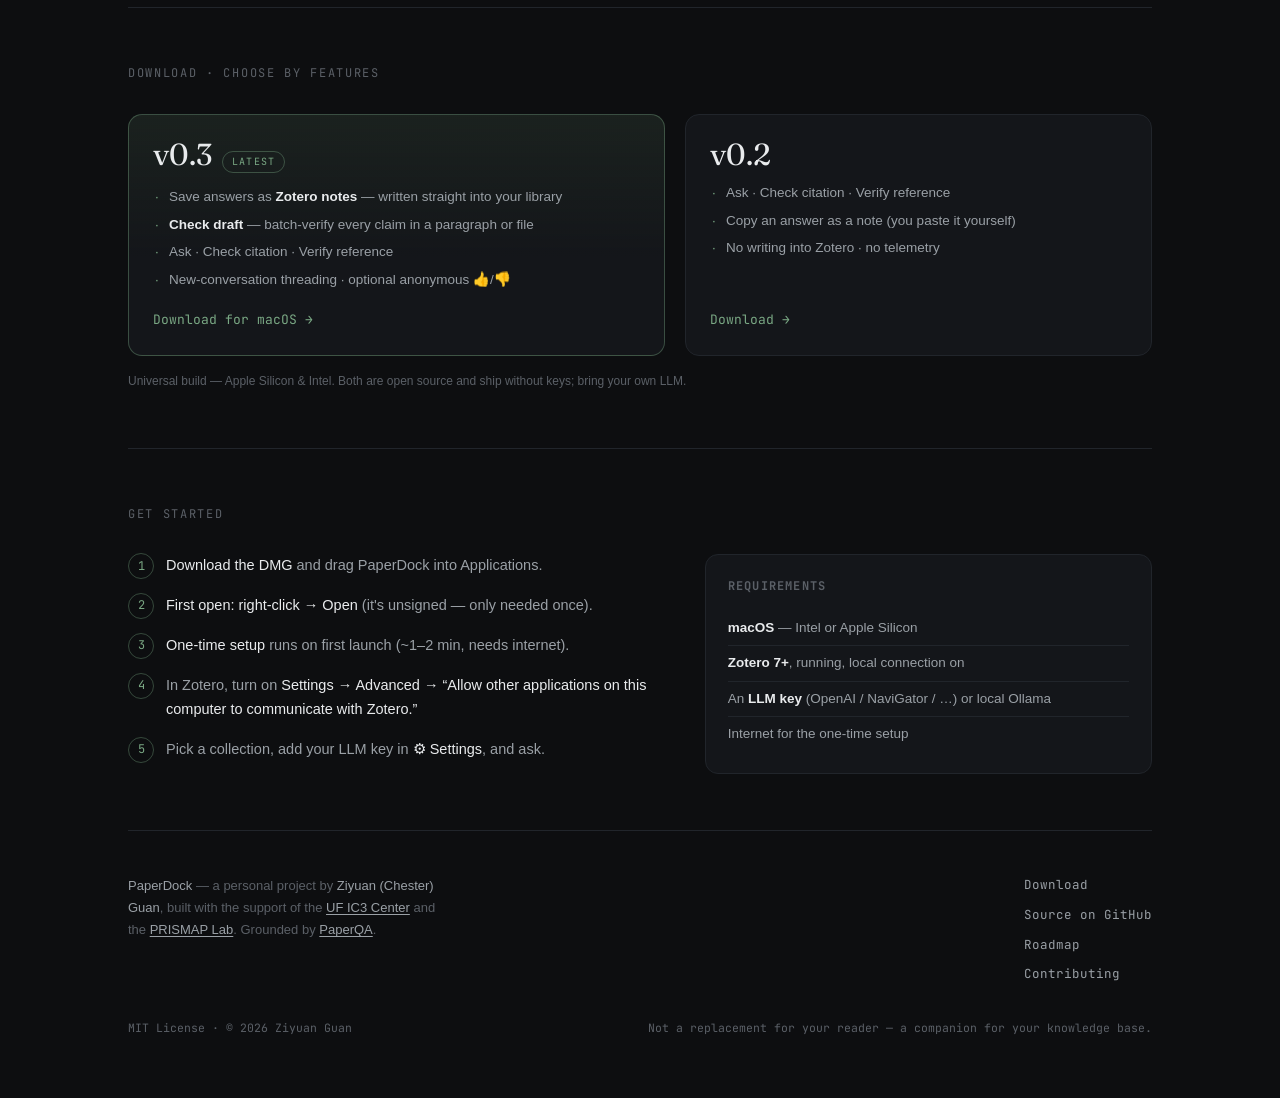
==== commit 8ccf77de: "docs: feature demo video (landing page) + GIF (README) Recorded on macOS: Ask → cited answer, and Ch" ====
--- a/docs/index.html
+++ b/docs/index.html
@@ -169,6 +169,11 @@
       · <a href="#download" style="color:var(--dim);text-decoration:underline;text-underline-offset:2px">or pick v0.2 by features</a>
     </div>
   </header>
+
+  <section id="demo" style="display:flex;justify-content:center;padding-top:0">
+    <video src="demo.mp4" autoplay loop muted playsinline
+      style="width:100%;max-width:360px;border:1px solid var(--line-hi);border-radius:18px;box-shadow:0 24px 70px rgba(0,0,0,.55)"></video>
+  </section>
 
   <section id="modes">
     <div class="sec-label">Three ways to work</div>
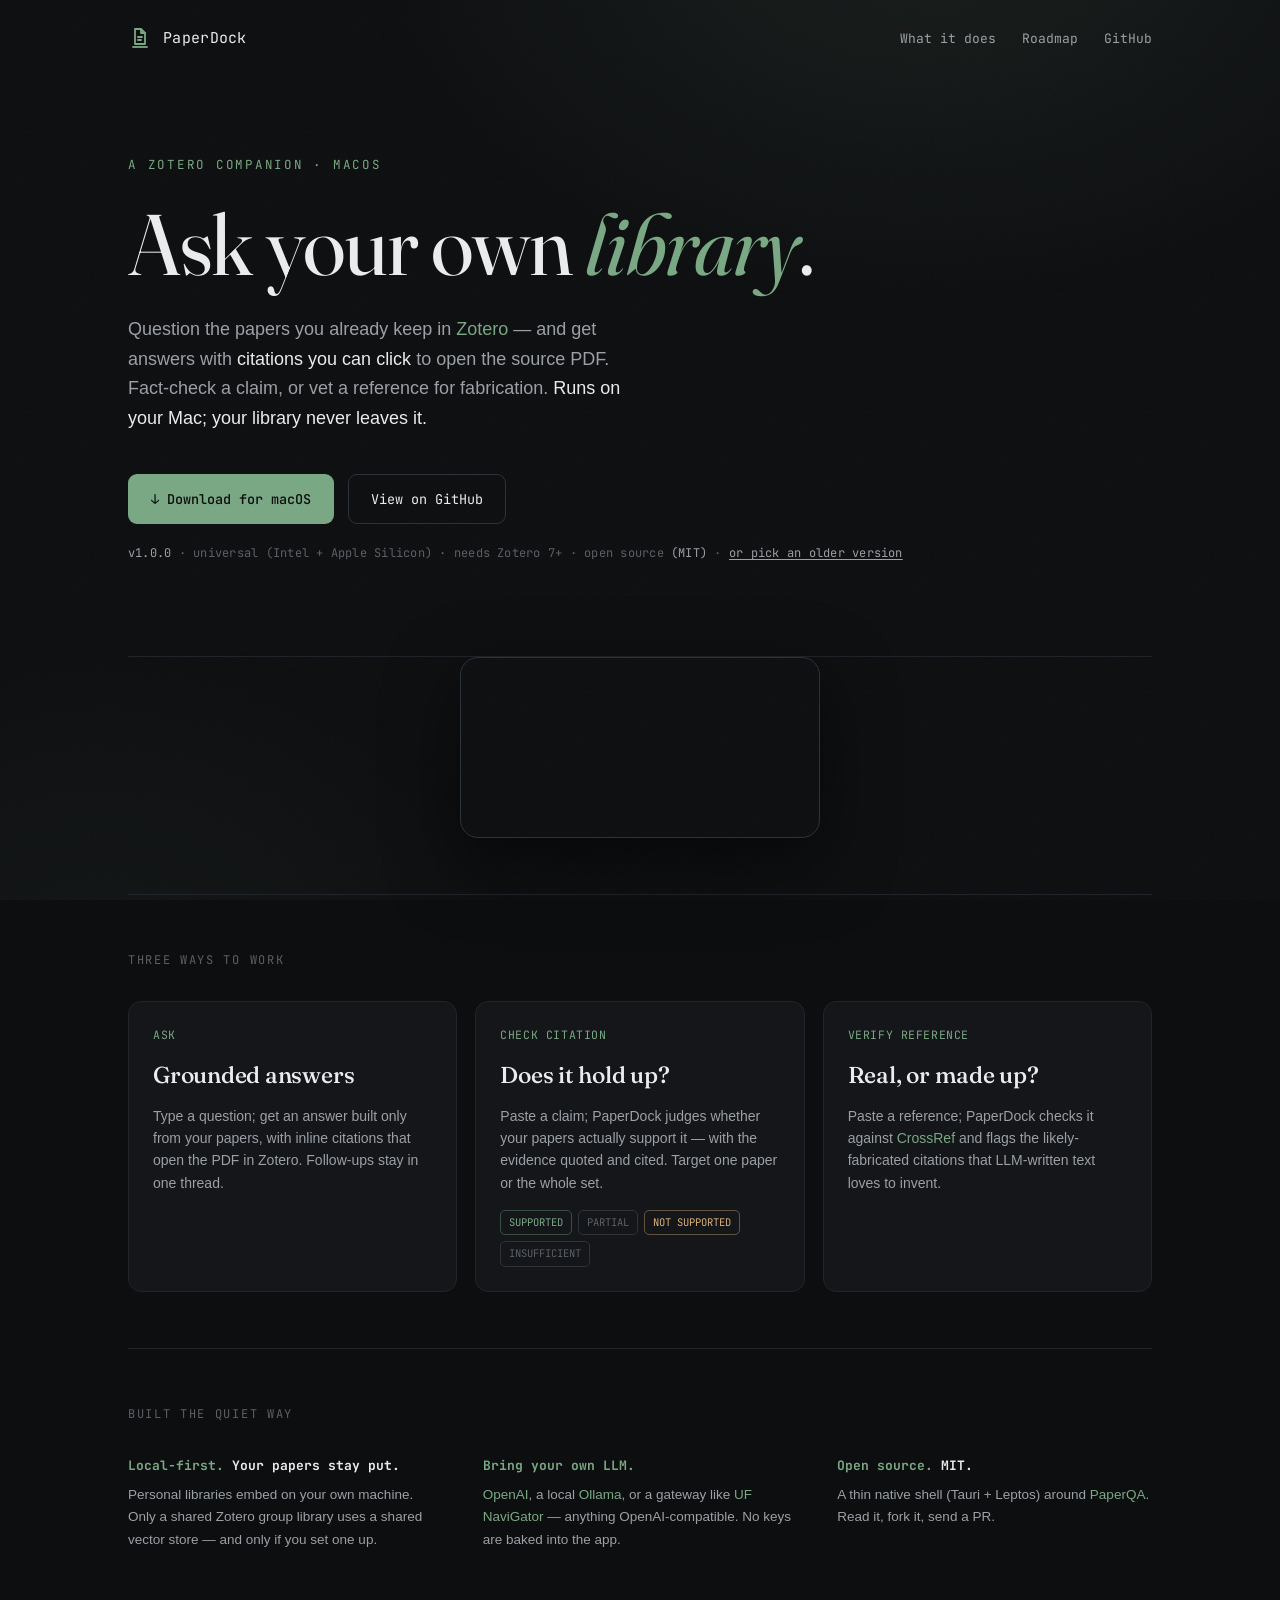
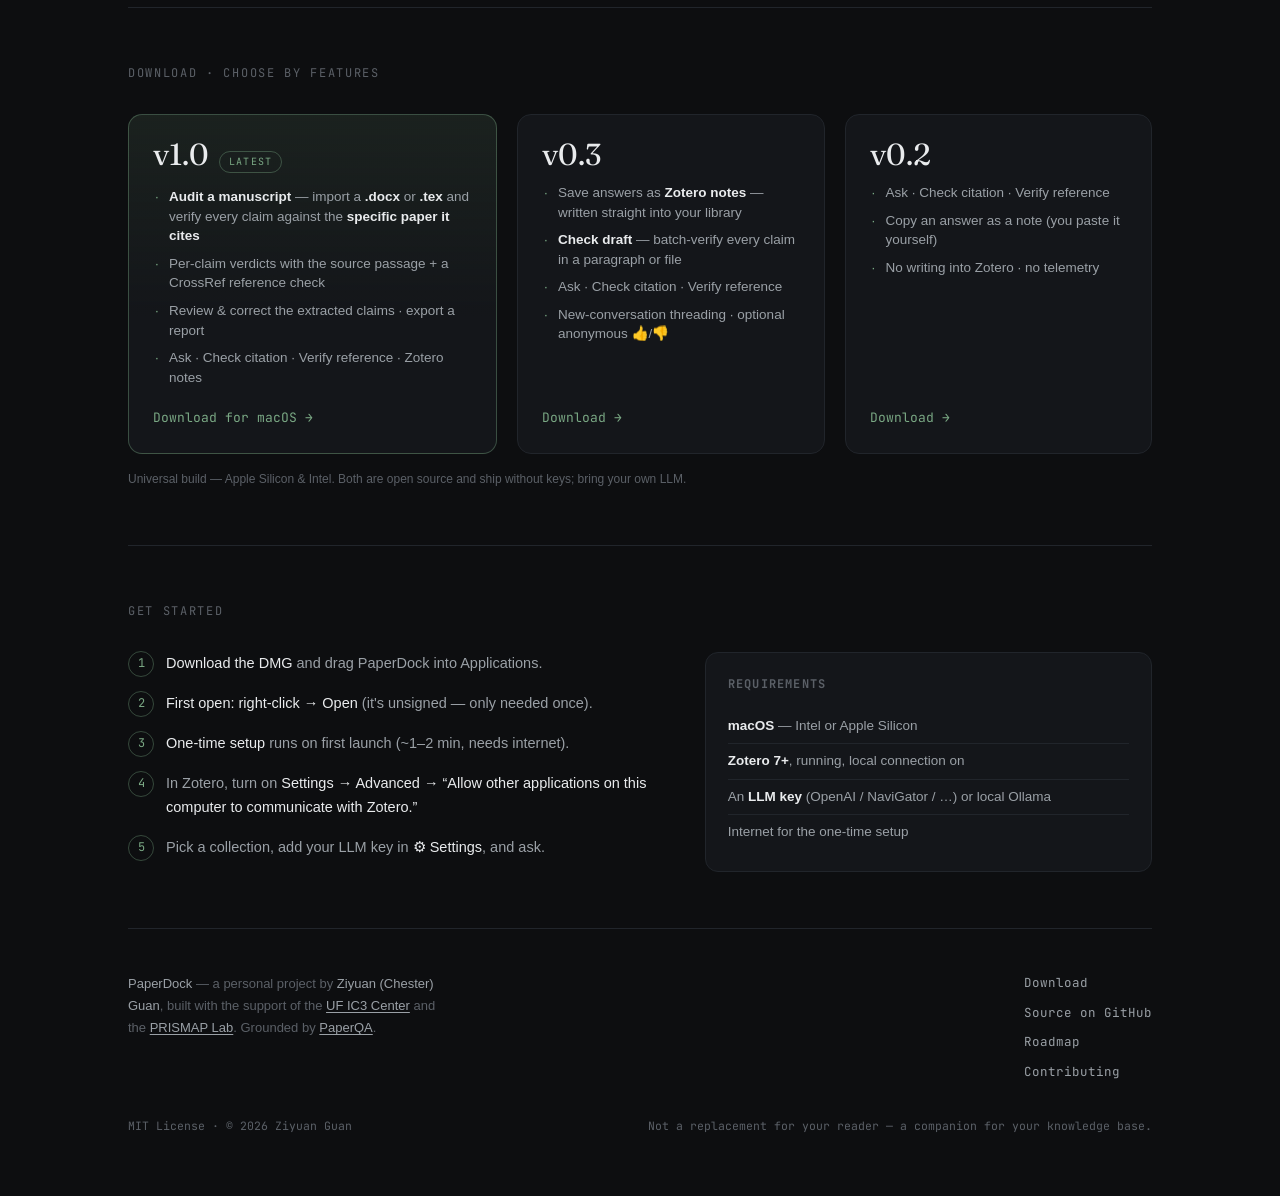
==== commit 9bcbffe5: "docs: landing page — recommend v1.0.0, keep v0.3/v0.2 as older picks Hero download + version → v1.0." ====
--- a/docs/index.html
+++ b/docs/index.html
@@ -110,7 +110,7 @@
   .foot-links a{color:var(--dim);transition:color .18s}.foot-links a:hover{color:var(--accent)}
   .foot-bot{margin-top:34px;font-family:var(--mono);font-size:11.5px;display:flex;justify-content:space-between;flex-wrap:wrap;gap:10px}
 
-  .downloads{display:grid;grid-template-columns:1.15fr 1fr;gap:20px;align-items:stretch}
+  .downloads{display:grid;grid-template-columns:1.2fr 1fr 1fr;gap:20px;align-items:stretch}
   .dl{display:flex;flex-direction:column;padding:24px;border:1px solid var(--line);border-radius:14px;background:var(--raised);text-decoration:none;transition:border-color .18s,transform .18s}
   .dl:hover{border-color:var(--line-hi);transform:translateY(-2px)}
   .dl-primary{border-color:var(--accent-line);background:linear-gradient(180deg,var(--accent-soft),var(--raised) 60%)}
@@ -159,14 +159,14 @@
       leaves it.</b>
     </p>
     <div class="cta rise d4">
-      <a class="btn btn-primary" href="https://github.com/Chesterguan/PaperDock/releases/download/v0.3.0/PaperDock_0.3.0_universal.dmg">
+      <a class="btn btn-primary" href="https://github.com/Chesterguan/PaperDock/releases/download/v1.0.0/PaperDock_1.0.0_universal.dmg">
         ↓ Download for macOS
       </a>
       <a class="btn btn-ghost" href="https://github.com/Chesterguan/PaperDock">View on GitHub</a>
     </div>
     <div class="meta rise d5">
-      <span>v0.3.0</span> · universal (Intel + Apple&nbsp;Silicon) · needs Zotero&nbsp;7+ · open source <span>(MIT)</span>
-      · <a href="#download" style="color:var(--dim);text-decoration:underline;text-underline-offset:2px">or pick v0.2 by features</a>
+      <span>v1.0.0</span> · universal (Intel + Apple&nbsp;Silicon) · needs Zotero&nbsp;7+ · open source <span>(MIT)</span>
+      · <a href="#download" style="color:var(--dim);text-decoration:underline;text-underline-offset:2px">or pick an older version</a>
     </div>
   </header>
 
@@ -233,15 +233,25 @@
   <section id="download">
     <div class="sec-label">Download · choose by features</div>
     <div class="downloads">
-      <a class="dl dl-primary" href="https://github.com/Chesterguan/PaperDock/releases/download/v0.3.0/PaperDock_0.3.0_universal.dmg">
-        <div class="dl-head"><span class="dl-v">v0.3</span><span class="dl-tag">latest</span></div>
+      <a class="dl dl-primary" href="https://github.com/Chesterguan/PaperDock/releases/download/v1.0.0/PaperDock_1.0.0_universal.dmg">
+        <div class="dl-head"><span class="dl-v">v1.0</span><span class="dl-tag">latest</span></div>
+        <ul class="dl-feat">
+          <li><b>Audit a manuscript</b> — import a <b>.docx</b> or <b>.tex</b> and verify every claim against the <b>specific paper it cites</b></li>
+          <li>Per-claim verdicts with the source passage + a CrossRef reference check</li>
+          <li>Review &amp; correct the extracted claims · export a report</li>
+          <li>Ask · Check citation · Verify reference · Zotero notes</li>
+        </ul>
+        <span class="dl-cta">Download for macOS →</span>
+      </a>
+      <a class="dl" href="https://github.com/Chesterguan/PaperDock/releases/download/v0.3.0/PaperDock_0.3.0_universal.dmg">
+        <div class="dl-head"><span class="dl-v">v0.3</span></div>
         <ul class="dl-feat">
           <li>Save answers as <b>Zotero notes</b> — written straight into your library</li>
           <li><b>Check draft</b> — batch-verify every claim in a paragraph or file</li>
           <li>Ask · Check citation · Verify reference</li>
           <li>New-conversation threading · optional anonymous 👍/👎</li>
         </ul>
-        <span class="dl-cta">Download for macOS →</span>
+        <span class="dl-cta">Download →</span>
       </a>
       <a class="dl" href="https://github.com/Chesterguan/PaperDock/releases/download/v0.2.0/PaperDock_0.2.0_universal.dmg">
         <div class="dl-head"><span class="dl-v">v0.2</span></div>
